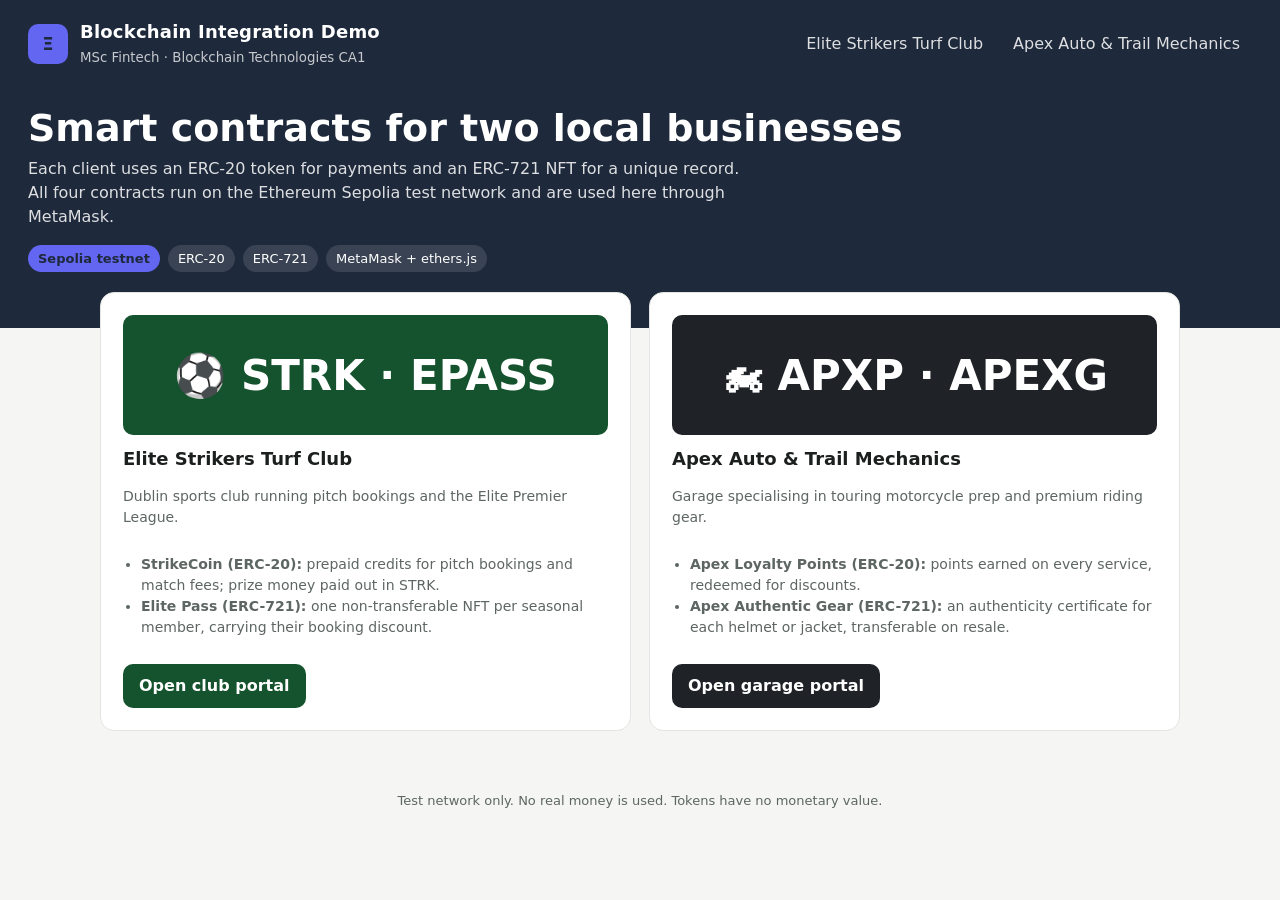
==== index.html @ 6d12aea2 "Add files via upload" ====
<!DOCTYPE html>
<html lang="en">
<head>
  <meta charset="utf-8">
  <meta name="viewport" content="width=device-width, initial-scale=1">
  <title>Ethereum Integration Demo - Two Client Businesses</title>
  <link rel="stylesheet" href="styles.css">
  <link rel="icon" href="data:image/svg+xml,%3Csvg xmlns=%22http://www.w3.org/2000/svg%22 viewBox=%220 0 32 32%22%3E%3Crect width=%2232%22 height=%2232%22 rx=%228%22 fill=%22%231e293b%22/%3E%3Ctext x=%2216%22 y=%2223%22 font-size=%2220%22 text-anchor=%22middle%22 fill=%22white%22%3E%CE%9E%3C/text%3E%3C/svg%3E">
</head>
<body class="home">
  <header class="site">
    <a class="logo" href="index.html">
      <div class="logo-mark">Ξ</div>
      <div class="logo-text"><b>Blockchain Integration Demo</b><small>MSc Fintech · Blockchain Technologies CA1</small></div>
    </a>
    <nav class="links">
      <a href="turf.html">Elite Strikers Turf Club</a>
      <a href="apex.html">Apex Auto &amp; Trail Mechanics</a>
    </nav>
  </header>

  <section class="hero">
    <h1>Smart contracts for two local businesses</h1>
    <p>Each client uses an ERC-20 token for payments and an ERC-721 NFT for a unique record.
       All four contracts run on the Ethereum Sepolia test network and are used here through MetaMask.</p>
    <div class="chips"><span class="chip accent">Sepolia testnet</span><span class="chip">ERC-20</span><span class="chip">ERC-721</span><span class="chip">MetaMask + ethers.js</span></div>
  </section>

  <main>
    <div class="grid">
      <div class="card client-card">
        <div class="banner" style="background:#14532d">⚽ STRK · EPASS</div>
        <h2>Elite Strikers Turf Club</h2>
        <p class="sub">Dublin sports club running pitch bookings and the Elite Premier League.</p>
        <ul>
          <li><b>StrikeCoin (ERC-20):</b> prepaid credits for pitch bookings and match fees; prize money paid out in STRK.</li>
          <li><b>Elite Pass (ERC-721):</b> one non-transferable NFT per seasonal member, carrying their booking discount.</li>
        </ul>
        <div class="actions"><a class="btn" href="turf.html" style="background:#14532d">Open club portal</a></div>
      </div>

      <div class="card client-card">
        <div class="banner" style="background:#1f2328">🏍 APXP · APEXG</div>
        <h2>Apex Auto &amp; Trail Mechanics</h2>
        <p class="sub">Garage specialising in touring motorcycle prep and premium riding gear.</p>
        <ul>
          <li><b>Apex Loyalty Points (ERC-20):</b> points earned on every service, redeemed for discounts.</li>
          <li><b>Apex Authentic Gear (ERC-721):</b> an authenticity certificate for each helmet or jacket, transferable on resale.</li>
        </ul>
        <div class="actions"><a class="btn" href="apex.html" style="background:#1f2328">Open garage portal</a></div>
      </div>
    </div>
  </main>

  <footer>Test network only. No real money is used. Tokens have no monetary value.</footer>
</body>
</html>
---- styles.css ----
/* Shared styles. Each client page sets its own colours on <body>. */
:root {
  --bg: #f5f6f4;
  --card: #ffffff;
  --ink: #1b1f1d;
  --muted: #5d6662;
  --line: #e2e5e1;
  --brand: #14532d;
  --brand-ink: #ffffff;
  --accent: #84cc16;
  --ok: #15803d;
  --err: #b91c1c;
  --pending: #a16207;
  --radius: 14px;
  font-family: "Segoe UI", system-ui, -apple-system, Roboto, Helvetica, Arial, sans-serif;
}
body.apex { --brand: #1f2328; --accent: #f97316; --bg: #f6f5f3; }
body.home { --brand: #1e293b; --accent: #6366f1; }

* { box-sizing: border-box; }
body { margin: 0; background: var(--bg); color: var(--ink); line-height: 1.5; }
a { color: inherit; }
code { background: #eef0ed; padding: 1px 6px; border-radius: 5px; font-size: .9em; }

/* ---------- header ---------- */
header.site {
  background: var(--brand); color: var(--brand-ink);
  padding: 18px 28px; display: flex; align-items: center; gap: 18px; flex-wrap: wrap;
}
.logo { display: flex; align-items: center; gap: 12px; text-decoration: none; }
.logo-mark {
  width: 40px; height: 40px; border-radius: 10px; background: var(--accent);
  display: grid; place-items: center; font-weight: 800; color: var(--brand); font-size: 18px;
}
.logo-text b { display: block; font-size: 18px; letter-spacing: .2px; }
.logo-text small { opacity: .75; }
nav.links { margin-left: auto; display: flex; gap: 6px; align-items: center; flex-wrap: wrap; }
nav.links a { text-decoration: none; padding: 8px 12px; border-radius: 8px; opacity: .85; }
nav.links a:hover, nav.links a.active { background: rgba(255,255,255,.12); opacity: 1; }

button, .btn {
  font: inherit; border: 0; border-radius: 10px; padding: 10px 16px; cursor: pointer;
  background: var(--brand); color: var(--brand-ink); font-weight: 600; text-decoration: none; display: inline-block;
}
button:hover, .btn:hover { filter: brightness(1.12); }
button:disabled { opacity: .5; cursor: not-allowed; }
button.secondary { background: #eef0ed; color: var(--ink); }
#connectBtn { background: var(--accent); color: var(--brand); }
#connectBtn.connected { background: rgba(255,255,255,.15); color: #fff; }

/* ---------- hero ---------- */
.hero { background: var(--brand); color: var(--brand-ink); padding: 20px 28px 56px; }
.hero h1 { margin: 0 0 6px; font-size: clamp(26px, 4vw, 38px); line-height: 1.15; }
.hero p { margin: 0; max-width: 720px; opacity: .85; }
.chips { display: flex; gap: 8px; flex-wrap: wrap; margin-top: 16px; }
.chip { font-size: 13px; padding: 4px 10px; border-radius: 999px; background: rgba(255,255,255,.12); }
.chip.accent { background: var(--accent); color: var(--brand); font-weight: 600; }

/* ---------- layout ---------- */
main { max-width: 1120px; margin: -36px auto 60px; padding: 0 20px; }
.grid { display: grid; gap: 18px; grid-template-columns: repeat(auto-fit, minmax(320px, 1fr)); }
.card { background: var(--card); border: 1px solid var(--line); border-radius: var(--radius); padding: 22px; }
.card h2 { margin: 0 0 4px; font-size: 18px; }
.card .sub { margin: 0 0 16px; color: var(--muted); font-size: 14px; }
.tag {
  display: inline-block; font-size: 11px; font-weight: 700; letter-spacing: .5px; text-transform: uppercase;
  padding: 2px 8px; border-radius: 6px; background: #eef0ed; color: var(--muted); margin-bottom: 8px;
}
.tag.erc20 { background: #e0f2fe; color: #075985; }
.tag.erc721 { background: #f3e8ff; color: #6b21a8; }
.tag.staff { background: #fef3c7; color: #92400e; }

.stat { display: flex; justify-content: space-between; align-items: baseline; padding: 10px 0; border-bottom: 1px dashed var(--line); }
.stat:last-child { border-bottom: 0; }
.stat span { color: var(--muted); font-size: 14px; }
.stat b { font-size: 20px; }

label { display: block; font-size: 13px; font-weight: 600; margin: 12px 0 4px; color: var(--muted); }
input, select {
  width: 100%; font: inherit; padding: 10px 12px; border: 1px solid var(--line); border-radius: 10px; background: #fff;
}
input:focus, select:focus { outline: 2px solid var(--accent); border-color: transparent; }
.row { display: grid; grid-template-columns: 1fr 1fr; gap: 10px; }
.actions { margin-top: 16px; display: flex; gap: 8px; flex-wrap: wrap; align-items: center; }
.price { font-size: 14px; color: var(--muted); }
.price b { color: var(--ink); font-size: 18px; }

.staff-zone { margin-top: 26px; }
.staff-zone > h3 { display: flex; align-items: center; gap: 10px; margin: 0 0 12px; }
.staff-zone[hidden] { display: none; }

.result { margin-top: 14px; padding: 14px; border-radius: 10px; background: #f3f4f2; font-size: 14px; }
.result.good { background: #ecfdf3; border: 1px solid #bbf7d0; }
.result.bad { background: #fef2f2; border: 1px solid #fecaca; }
.result dl { display: grid; grid-template-columns: 120px 1fr; gap: 4px 10px; margin: 8px 0 0; }
.result dt { color: var(--muted); }
.result dd { margin: 0; overflow-wrap: anywhere; }

.feed { list-style: none; margin: 0; padding: 0; font-size: 14px; max-height: 320px; overflow: auto; }
.feed li { padding: 9px 0; border-bottom: 1px solid var(--line); display: flex; justify-content: space-between; gap: 10px; }
.feed li:last-child { border-bottom: 0; }
.feed .muted { color: var(--muted); }
.empty { color: var(--muted); font-size: 14px; }

.notice {
  background: #fffbeb; border: 1px solid #fde68a; color: #78350f; padding: 12px 16px;
  border-radius: 10px; margin-bottom: 18px; font-size: 14px;
}

/* ---------- activity log ---------- */
#log {
  position: fixed; right: 18px; bottom: 18px; width: min(380px, calc(100vw - 36px));
  max-height: 40vh; overflow: auto; display: none; flex-direction: column; gap: 8px; z-index: 10;
}
#log.show { display: flex; }
.log-item {
  background: #fff; border-left: 4px solid var(--muted); border-radius: 10px; padding: 10px 12px;
  font-size: 13px; box-shadow: 0 6px 20px rgba(0,0,0,.08);
}
.log-item a { font-weight: 600; white-space: nowrap; }
.log-item.ok { border-color: var(--ok); }
.log-item.error { border-color: var(--err); }
.log-item.pending { border-color: var(--pending); }

/* ---------- home page ---------- */
.client-card { display: flex; flex-direction: column; gap: 10px; }
.client-card .banner { height: 120px; border-radius: 10px; display: grid; place-items: center; font-size: 42px; font-weight: 800; color: #fff; }
.client-card ul { margin: 0; padding-left: 18px; color: var(--muted); font-size: 14px; }
footer { text-align: center; color: var(--muted); font-size: 13px; padding: 0 20px 40px; }

@media (max-width: 560px) { .row { grid-template-columns: 1fr; } header.site { padding: 16px; } .hero { padding: 16px 16px 50px; } }
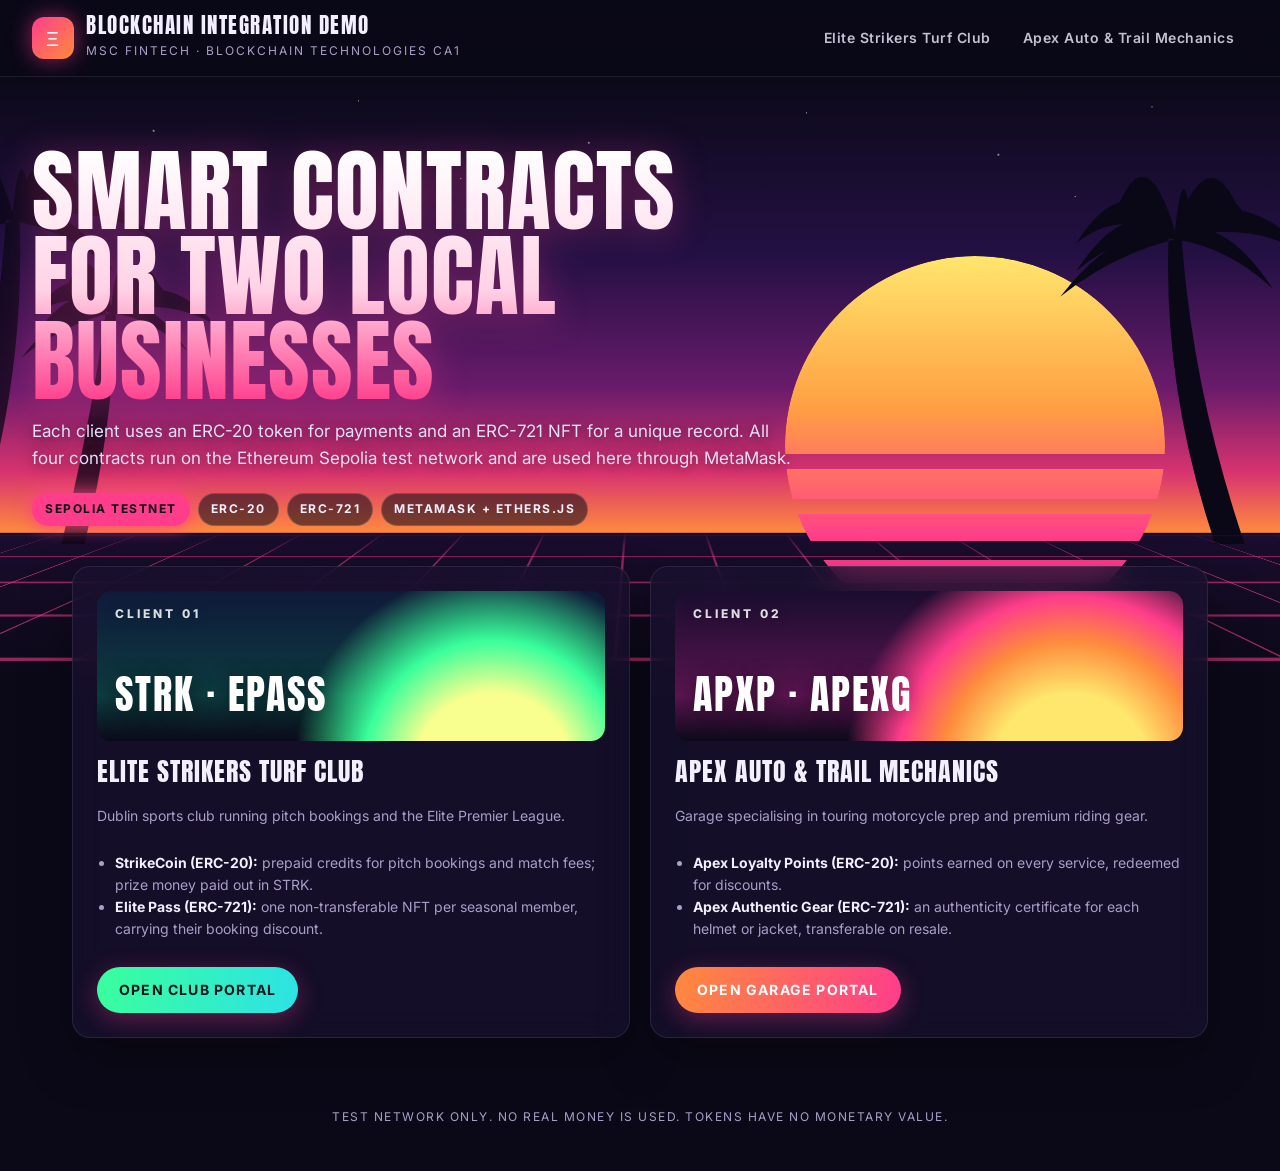
==== commit b46ca970: "Add files via upload" ====
--- a/index.html
+++ b/index.html
@@ -4,6 +4,9 @@
   <meta charset="utf-8">
   <meta name="viewport" content="width=device-width, initial-scale=1">
   <title>Ethereum Integration Demo - Two Client Businesses</title>
+  <link rel="preconnect" href="https://fonts.googleapis.com">
+  <link rel="preconnect" href="https://fonts.gstatic.com" crossorigin>
+  <link href="https://fonts.googleapis.com/css2?family=Anton&family=Inter:wght@400;600;700;800&display=swap" rel="stylesheet">
   <link rel="stylesheet" href="styles.css">
   <link rel="icon" href="data:image/svg+xml,%3Csvg xmlns=%22http://www.w3.org/2000/svg%22 viewBox=%220 0 32 32%22%3E%3Crect width=%2232%22 height=%2232%22 rx=%228%22 fill=%22%231e293b%22/%3E%3Ctext x=%2216%22 y=%2223%22 font-size=%2220%22 text-anchor=%22middle%22 fill=%22white%22%3E%CE%9E%3C/text%3E%3C/svg%3E">
 </head>
@@ -20,6 +23,7 @@
   </header>
 
   <section class="hero">
+    <div class="scene" aria-hidden="true"><div class="stars"></div><div class="sun"></div><div class="palm-l"></div><div class="palm-r"></div><div class="floor"></div></div>
     <h1>Smart contracts for two local businesses</h1>
     <p>Each client uses an ERC-20 token for payments and an ERC-721 NFT for a unique record.
        All four contracts run on the Ethereum Sepolia test network and are used here through MetaMask.</p>
@@ -29,25 +33,25 @@
   <main>
     <div class="grid">
       <div class="card client-card">
-        <div class="banner" style="background:#14532d">⚽ STRK · EPASS</div>
+        <div class="banner turf"><span>CLIENT 01</span>STRK · EPASS</div>
         <h2>Elite Strikers Turf Club</h2>
         <p class="sub">Dublin sports club running pitch bookings and the Elite Premier League.</p>
         <ul>
           <li><b>StrikeCoin (ERC-20):</b> prepaid credits for pitch bookings and match fees; prize money paid out in STRK.</li>
           <li><b>Elite Pass (ERC-721):</b> one non-transferable NFT per seasonal member, carrying their booking discount.</li>
         </ul>
-        <div class="actions"><a class="btn" href="turf.html" style="background:#14532d">Open club portal</a></div>
+        <div class="actions"><a class="btn turf" href="turf.html">Open club portal</a></div>
       </div>
 
       <div class="card client-card">
-        <div class="banner" style="background:#1f2328">🏍 APXP · APEXG</div>
+        <div class="banner apex"><span>CLIENT 02</span>APXP · APEXG</div>
         <h2>Apex Auto &amp; Trail Mechanics</h2>
         <p class="sub">Garage specialising in touring motorcycle prep and premium riding gear.</p>
         <ul>
           <li><b>Apex Loyalty Points (ERC-20):</b> points earned on every service, redeemed for discounts.</li>
           <li><b>Apex Authentic Gear (ERC-721):</b> an authenticity certificate for each helmet or jacket, transferable on resale.</li>
         </ul>
-        <div class="actions"><a class="btn" href="apex.html" style="background:#1f2328">Open garage portal</a></div>
+        <div class="actions"><a class="btn apex" href="apex.html">Open garage portal</a></div>
       </div>
     </div>
   </main>
--- a/styles.css
+++ b/styles.css
@@ -1,131 +1,217 @@
-/* Shared styles. Each client page sets its own colours on <body>. */
+/* Neon-sunset theme (original artwork: sun, grid and palms are drawn in CSS/SVG). */
 :root {
-  --bg: #f5f6f4;
-  --card: #ffffff;
-  --ink: #1b1f1d;
-  --muted: #5d6662;
-  --line: #e2e5e1;
-  --brand: #14532d;
-  --brand-ink: #ffffff;
-  --accent: #84cc16;
-  --ok: #15803d;
-  --err: #b91c1c;
-  --pending: #a16207;
-  --radius: 14px;
-  font-family: "Segoe UI", system-ui, -apple-system, Roboto, Helvetica, Arial, sans-serif;
-}
-body.apex { --brand: #1f2328; --accent: #f97316; --bg: #f6f5f3; }
-body.home { --brand: #1e293b; --accent: #6366f1; }
+  --night: #0b0918;
+  --night-2: #150f2b;
+  --glass: rgba(24, 17, 48, .72);
+  --glass-line: rgba(255, 255, 255, .09);
+  --ink: #f4efff;
+  --muted: #a99fc7;
+  --pink: #ff3d8b;
+  --orange: #ff8a3d;
+  --teal: #2de2e6;
+  --accent: var(--pink);
+  --accent-2: var(--orange);
+  --ok: #34f5a0;
+  --err: #ff5c7a;
+  --pending: #ffc247;
+  --radius: 18px;
+  --display: "Anton", "Bebas Neue", Impact, "Arial Narrow", sans-serif;
+  font-family: "Inter", "Segoe UI", system-ui, -apple-system, Roboto, Arial, sans-serif;
+}
+body.turf { --accent: #39ff9c; --accent-2: #2de2e6; }
+body.apex { --accent: #ff8a3d; --accent-2: #ff3d8b; }
 
 * { box-sizing: border-box; }
-body { margin: 0; background: var(--bg); color: var(--ink); line-height: 1.5; }
-a { color: inherit; }
-code { background: #eef0ed; padding: 1px 6px; border-radius: 5px; font-size: .9em; }
+html { background: var(--night); }
+body { margin: 0; background: var(--night); color: var(--ink); line-height: 1.55; -webkit-font-smoothing: antialiased; }
+a { color: var(--teal); }
+code { background: rgba(255,255,255,.08); padding: 1px 6px; border-radius: 6px; font-size: .9em; }
+::selection { background: var(--pink); color: #fff; }
 
 /* ---------- header ---------- */
 header.site {
-  background: var(--brand); color: var(--brand-ink);
-  padding: 18px 28px; display: flex; align-items: center; gap: 18px; flex-wrap: wrap;
-}
-.logo { display: flex; align-items: center; gap: 12px; text-decoration: none; }
+  position: sticky; top: 0; z-index: 20;
+  display: flex; align-items: center; gap: 18px; flex-wrap: wrap;
+  padding: 14px 32px;
+  background: rgba(11, 9, 24, .72);
+  backdrop-filter: blur(14px); -webkit-backdrop-filter: blur(14px);
+  border-bottom: 1px solid var(--glass-line);
+}
+.logo { display: flex; align-items: center; gap: 12px; text-decoration: none; color: var(--ink); }
 .logo-mark {
-  width: 40px; height: 40px; border-radius: 10px; background: var(--accent);
-  display: grid; place-items: center; font-weight: 800; color: var(--brand); font-size: 18px;
-}
-.logo-text b { display: block; font-size: 18px; letter-spacing: .2px; }
-.logo-text small { opacity: .75; }
-nav.links { margin-left: auto; display: flex; gap: 6px; align-items: center; flex-wrap: wrap; }
-nav.links a { text-decoration: none; padding: 8px 12px; border-radius: 8px; opacity: .85; }
-nav.links a:hover, nav.links a.active { background: rgba(255,255,255,.12); opacity: 1; }
-
+  width: 42px; height: 42px; border-radius: 12px; display: grid; place-items: center;
+  font-family: var(--display); font-size: 20px; letter-spacing: 1px; color: #fff;
+  background: linear-gradient(135deg, var(--pink), var(--orange));
+  box-shadow: 0 0 22px rgba(255, 61, 139, .55);
+}
+body.turf .logo-mark { background: linear-gradient(135deg, #39ff9c, #2de2e6); color: #06121a; box-shadow: 0 0 22px rgba(57,255,156,.45); }
+body.apex .logo-mark { background: linear-gradient(135deg, #ff8a3d, #ff3d8b); }
+.logo-text b { display: block; font-family: var(--display); font-weight: 400; font-size: 21px; letter-spacing: 1.5px; text-transform: uppercase; line-height: 1.1; }
+.logo-text small { color: var(--muted); font-size: 12px; letter-spacing: 2px; text-transform: uppercase; }
+nav.links { margin-left: auto; display: flex; gap: 4px; align-items: center; flex-wrap: wrap; }
+nav.links a { color: var(--ink); text-decoration: none; padding: 8px 14px; border-radius: 999px; font-size: 14px; font-weight: 600; letter-spacing: .5px; opacity: .8; }
+nav.links a:hover { opacity: 1; background: rgba(255,255,255,.07); }
+
+/* ---------- buttons ---------- */
 button, .btn {
-  font: inherit; border: 0; border-radius: 10px; padding: 10px 16px; cursor: pointer;
-  background: var(--brand); color: var(--brand-ink); font-weight: 600; text-decoration: none; display: inline-block;
-}
-button:hover, .btn:hover { filter: brightness(1.12); }
-button:disabled { opacity: .5; cursor: not-allowed; }
-button.secondary { background: #eef0ed; color: var(--ink); }
-#connectBtn { background: var(--accent); color: var(--brand); }
-#connectBtn.connected { background: rgba(255,255,255,.15); color: #fff; }
-
-/* ---------- hero ---------- */
-.hero { background: var(--brand); color: var(--brand-ink); padding: 20px 28px 56px; }
-.hero h1 { margin: 0 0 6px; font-size: clamp(26px, 4vw, 38px); line-height: 1.15; }
-.hero p { margin: 0; max-width: 720px; opacity: .85; }
-.chips { display: flex; gap: 8px; flex-wrap: wrap; margin-top: 16px; }
-.chip { font-size: 13px; padding: 4px 10px; border-radius: 999px; background: rgba(255,255,255,.12); }
-.chip.accent { background: var(--accent); color: var(--brand); font-weight: 600; }
+  font: inherit; font-weight: 700; font-size: 14px; letter-spacing: 1.2px; text-transform: uppercase;
+  border: 0; border-radius: 999px; padding: 12px 22px; cursor: pointer; text-decoration: none; display: inline-block;
+  color: #fff; background: linear-gradient(100deg, var(--pink), var(--orange));
+  box-shadow: 0 6px 24px rgba(255, 61, 139, .35);
+  transition: transform .15s ease, box-shadow .15s ease, filter .15s ease;
+}
+body.turf button, body.turf .btn { background: linear-gradient(100deg, #39ff9c, #2de2e6); color: #05151a; box-shadow: 0 6px 24px rgba(45, 226, 230, .3); }
+body.apex button, body.apex .btn { background: linear-gradient(100deg, #ff8a3d, #ff3d8b); }
+button:hover, .btn:hover { transform: translateY(-2px); filter: brightness(1.08); }
+button:disabled { opacity: .5; cursor: not-allowed; transform: none; }
+button.secondary, body.turf button.secondary, body.apex button.secondary {
+  background: transparent; color: var(--ink); box-shadow: none; border: 1px solid rgba(255,255,255,.25);
+}
+#connectBtn { padding: 10px 18px; }
+#connectBtn.connected, body.turf #connectBtn.connected, body.apex #connectBtn.connected {
+  background: rgba(255,255,255,.08); color: var(--ink); box-shadow: inset 0 0 0 1px var(--accent); text-transform: none; letter-spacing: .5px;
+}
+
+/* ---------- hero with sunset scene ---------- */
+.hero {
+  position: relative; overflow: hidden; isolation: isolate;
+  padding: 72px 32px 150px; min-height: 520px;
+  background: linear-gradient(180deg, #0b0918 0%, #241044 30%, #6a1b6b 52%, #d8336f 66%, #ff8a3d 76%, #1a0d2e 76.2%, #0b0918 100%);
+}
+.scene { position: absolute; inset: 0; z-index: -1; pointer-events: none; }
+.scene .stars {
+  position: absolute; inset: 0 0 50% 0; opacity: .7;
+  background-image:
+    radial-gradient(1.5px 1.5px at 12% 18%, #fff, transparent), radial-gradient(1px 1px at 28% 8%, #fff, transparent),
+    radial-gradient(1.5px 1.5px at 46% 22%, #fff, transparent), radial-gradient(1px 1px at 63% 12%, #fff, transparent),
+    radial-gradient(1.5px 1.5px at 78% 26%, #fff, transparent), radial-gradient(1px 1px at 90% 10%, #fff, transparent),
+    radial-gradient(1px 1px at 36% 34%, #fff, transparent), radial-gradient(1px 1px at 84% 40%, #fff, transparent);
+}
+.scene .sun {
+  position: absolute; width: 380px; height: 380px; right: 9%; top: 30%; border-radius: 50%;
+  background: linear-gradient(180deg, #ffe66d 0%, #ff9f43 40%, #ff3d8b 75%);
+  box-shadow: 0 0 90px rgba(255, 110, 120, .55);
+  -webkit-mask: linear-gradient(180deg, #000 0 52%, transparent 52% 56%, #000 56% 64%, transparent 64% 68%, #000 68% 75%, transparent 75% 80%, #000 80% 86%, transparent 86% 92%, #000 92%);
+          mask: linear-gradient(180deg, #000 0 52%, transparent 52% 56%, #000 56% 64%, transparent 64% 68%, #000 68% 75%, transparent 75% 80%, #000 80% 86%, transparent 86% 92%, #000 92%);
+}
+body.turf .scene .sun { background: linear-gradient(180deg, #f9ff8f 0%, #39ff9c 45%, #2de2e6 80%); box-shadow: 0 0 90px rgba(57, 255, 156, .45); }
+.scene .floor {
+  position: absolute; left: -20%; right: -20%; bottom: 0; height: 24%;
+  background:
+    linear-gradient(transparent 0, rgba(11,9,24,.0) 0) ,
+    repeating-linear-gradient(90deg, rgba(255, 61, 139, .55) 0 2px, transparent 2px 80px),
+    repeating-linear-gradient(0deg, rgba(255, 61, 139, .55) 0 2px, transparent 2px 34px);
+  transform: perspective(300px) rotateX(58deg); transform-origin: top;
+  -webkit-mask: linear-gradient(180deg, transparent, #000 35%); mask: linear-gradient(180deg, transparent, #000 35%);
+}
+body.turf .scene .floor { background: repeating-linear-gradient(90deg, rgba(45, 226, 230, .5) 0 2px, transparent 2px 80px), repeating-linear-gradient(0deg, rgba(45, 226, 230, .5) 0 2px, transparent 2px 34px); }
+.scene .palm-l, .scene .palm-r { position: absolute; bottom: 22%; background-repeat: no-repeat; background-size: contain; background-position: bottom; }
+.scene .palm-l { left: -120px; opacity: .75; width: 330px; height: 460px; background-image: url("data:image/svg+xml,%3Csvg xmlns=%22http://www.w3.org/2000/svg%22 viewBox=%220 0 300 420%22%3E%3Cpath fill=%22%230a0716%22 d=%22M56.0,420 Q105.0,270.0 114.0,120.0 L126.0,120.0 Q133.0,270.0 84.0,420 Z M120.0,117.0 Q73.0,82.7 25.9,155.4 Q68.3,118.1 120.0,125.0 Z M120.0,117.0 Q72.9,53.7 25.8,129.0 Q68.2,94.3 120.0,125.0 Z M120.0,117.0 Q91.5,22.7 62.9,100.8 Q88.6,68.9 120.0,125.0 Z M120.0,117.0 Q128.2,38.5 136.5,115.2 Q129.1,81.9 120.0,125.0 Z M120.0,117.0 Q158.5,43.0 197.0,119.3 Q162.3,85.5 120.0,125.0 Z M120.0,117.0 Q184.2,67.1 248.4,141.1 Q190.6,105.2 120.0,125.0 Z M120.0,117.0 Q166.5,100.9 212.9,171.9 Q171.1,132.9 120.0,125.0 Z M120.0,117.0 Q65.3,109.5 10.6,179.8 Q59.8,140.0 120.0,125.0 Z M120.0,117.0 Q151.7,24.4 183.4,102.4 Q154.9,70.4 120.0,125.0 Z M164.5,420 Q191.0,312.5 205.5,205.0 L214.5,205.0 Q212.0,312.5 185.5,420 Z M210.0,202.8 Q174.7,177.0 139.4,231.5 Q171.2,203.5 210.0,208.8 Z M210.0,202.8 Q174.7,155.3 139.3,211.8 Q171.1,185.7 210.0,208.8 Z M210.0,202.8 Q188.6,132.0 167.2,190.6 Q186.5,166.7 210.0,208.8 Z M210.0,202.8 Q216.2,143.9 222.4,201.4 Q216.8,176.4 210.0,208.8 Z M210.0,202.8 Q238.9,147.2 267.7,204.5 Q241.7,179.2 210.0,208.8 Z M210.0,202.8 Q258.1,165.3 306.3,220.9 Q263.0,193.9 210.0,208.8 Z M210.0,202.8 Q244.8,190.6 279.7,243.9 Q248.3,214.7 210.0,208.8 Z M210.0,202.8 Q169.0,197.2 128.0,249.8 Q164.9,220.0 210.0,208.8 Z M210.0,202.8 Q233.8,133.3 257.5,191.8 Q236.1,167.8 210.0,208.8 Z%22/%3E%3C/svg%3E"); }
+.scene .palm-r { right: -20px; width: 300px; height: 420px; background-image: url("data:image/svg+xml,%3Csvg xmlns=%22http://www.w3.org/2000/svg%22 viewBox=%220 0 300 420%22%3E%3Cpath fill=%22%230a0716%22 d=%22M215.3,420 Q162.6,265.0 168.7,110.0 L181.3,110.0 Q192.0,265.0 244.7,420 Z M175.0,106.8 Q125.6,70.9 76.2,147.2 Q120.7,108.0 175.0,115.2 Z M175.0,106.8 Q125.5,40.4 76.1,119.5 Q120.6,83.0 175.0,115.2 Z M175.0,106.8 Q145.0,7.8 115.1,89.9 Q142.1,56.4 175.0,115.2 Z M175.0,106.8 Q183.7,24.5 192.3,105.0 Q184.5,70.0 175.0,115.2 Z M175.0,106.8 Q215.4,29.1 255.8,109.2 Q219.4,73.8 175.0,115.2 Z M175.0,106.8 Q242.4,54.4 309.8,132.2 Q249.1,94.5 175.0,115.2 Z M175.0,106.8 Q223.8,89.9 272.6,164.5 Q228.7,123.5 175.0,115.2 Z M175.0,106.8 Q117.6,99.0 60.2,172.8 Q111.8,131.0 175.0,115.2 Z M175.0,106.8 Q208.3,9.7 241.5,91.5 Q211.6,57.9 175.0,115.2 Z%22/%3E%3C/svg%3E"); }
+.hero > :not(.scene) { position: relative; max-width: 760px; }
+.hero h1 {
+  margin: 0 0 14px; font-family: var(--display); font-weight: 400; text-transform: uppercase;
+  font-size: clamp(44px, 7vw, 92px); line-height: .95; letter-spacing: 1px;
+  background: linear-gradient(180deg, #fff 0%, #ffd2e6 55%, var(--accent) 100%);
+  -webkit-background-clip: text; background-clip: text; color: transparent;
+  filter: drop-shadow(0 4px 18px rgba(255, 61, 139, .35));
+}
+body.turf .hero h1 { background-image: linear-gradient(180deg, #fff 0%, #d6ffef 55%, #39ff9c 100%); filter: drop-shadow(0 4px 18px rgba(57,255,156,.3)); }
+.hero p { margin: 0; color: #e7defc; font-size: 17px; max-width: 620px; text-shadow: 0 2px 12px rgba(0,0,0,.5); }
+.chips { display: flex; gap: 8px; flex-wrap: wrap; margin-top: 22px; }
+.chip { font-size: 12px; font-weight: 700; letter-spacing: 1.5px; text-transform: uppercase; padding: 6px 12px; border-radius: 999px; background: rgba(11,9,24,.55); border: 1px solid rgba(255,255,255,.16); backdrop-filter: blur(6px); }
+.chip.accent { background: var(--accent); color: #0b0918; border-color: transparent; box-shadow: 0 0 18px var(--accent); }
 
 /* ---------- layout ---------- */
-main { max-width: 1120px; margin: -36px auto 60px; padding: 0 20px; }
-.grid { display: grid; gap: 18px; grid-template-columns: repeat(auto-fit, minmax(320px, 1fr)); }
-.card { background: var(--card); border: 1px solid var(--line); border-radius: var(--radius); padding: 22px; }
-.card h2 { margin: 0 0 4px; font-size: 18px; }
+main { max-width: 1180px; margin: -110px auto 70px; padding: 0 22px; position: relative; z-index: 2; }
+.grid { display: grid; gap: 20px; grid-template-columns: repeat(auto-fit, minmax(320px, 1fr)); }
+.card {
+  background: var(--glass); border: 1px solid var(--glass-line); border-radius: var(--radius); padding: 24px;
+  backdrop-filter: blur(16px); -webkit-backdrop-filter: blur(16px);
+  box-shadow: 0 20px 50px rgba(0,0,0,.35);
+  transition: border-color .2s ease, transform .2s ease;
+}
+.card:hover { border-color: rgba(255,255,255,.2); }
+.card h2 { margin: 0 0 4px; font-family: var(--display); font-weight: 400; font-size: 26px; letter-spacing: 1px; text-transform: uppercase; }
 .card .sub { margin: 0 0 16px; color: var(--muted); font-size: 14px; }
 .tag {
-  display: inline-block; font-size: 11px; font-weight: 700; letter-spacing: .5px; text-transform: uppercase;
-  padding: 2px 8px; border-radius: 6px; background: #eef0ed; color: var(--muted); margin-bottom: 8px;
-}
-.tag.erc20 { background: #e0f2fe; color: #075985; }
-.tag.erc721 { background: #f3e8ff; color: #6b21a8; }
-.tag.staff { background: #fef3c7; color: #92400e; }
-
-.stat { display: flex; justify-content: space-between; align-items: baseline; padding: 10px 0; border-bottom: 1px dashed var(--line); }
+  display: inline-block; font-size: 11px; font-weight: 800; letter-spacing: 1.5px; text-transform: uppercase;
+  padding: 3px 9px; border-radius: 6px; margin-bottom: 10px; background: rgba(255,255,255,.08); color: var(--muted);
+}
+.tag.erc20 { background: rgba(45, 226, 230, .14); color: var(--teal); }
+.tag.erc721 { background: rgba(255, 61, 139, .16); color: #ff8fbd; }
+.tag.staff { background: rgba(255, 194, 71, .16); color: var(--pending); }
+
+.stat { display: flex; justify-content: space-between; align-items: baseline; padding: 11px 0; border-bottom: 1px dashed rgba(255,255,255,.1); }
 .stat:last-child { border-bottom: 0; }
 .stat span { color: var(--muted); font-size: 14px; }
-.stat b { font-size: 20px; }
-
-label { display: block; font-size: 13px; font-weight: 600; margin: 12px 0 4px; color: var(--muted); }
+.stat b { font-size: 22px; font-weight: 800; color: #fff; }
+.stat:first-of-type b { color: var(--accent); text-shadow: 0 0 16px var(--accent); }
+
+label { display: block; font-size: 12px; font-weight: 700; letter-spacing: 1px; text-transform: uppercase; margin: 14px 0 6px; color: var(--muted); }
 input, select {
-  width: 100%; font: inherit; padding: 10px 12px; border: 1px solid var(--line); border-radius: 10px; background: #fff;
-}
-input:focus, select:focus { outline: 2px solid var(--accent); border-color: transparent; }
-.row { display: grid; grid-template-columns: 1fr 1fr; gap: 10px; }
-.actions { margin-top: 16px; display: flex; gap: 8px; flex-wrap: wrap; align-items: center; }
+  width: 100%; font: inherit; color: var(--ink); padding: 11px 13px; border-radius: 12px;
+  background: rgba(8, 6, 20, .6); border: 1px solid rgba(255,255,255,.12);
+}
+input::placeholder { color: #6f6690; }
+input:focus, select:focus { outline: none; border-color: var(--accent); box-shadow: 0 0 0 3px color-mix(in srgb, var(--accent) 25%, transparent); }
+select option { background: #150f2b; }
+input[type="date"] { color-scheme: dark; }
+.row { display: grid; grid-template-columns: 1fr 1fr; gap: 12px; }
+.actions { margin-top: 18px; display: flex; gap: 10px; flex-wrap: wrap; align-items: center; }
 .price { font-size: 14px; color: var(--muted); }
-.price b { color: var(--ink); font-size: 18px; }
-
-.staff-zone { margin-top: 26px; }
-.staff-zone > h3 { display: flex; align-items: center; gap: 10px; margin: 0 0 12px; }
+.price b { color: #fff; font-size: 20px; }
+
+.staff-zone { margin-top: 34px; }
+.staff-zone > h3 { display: flex; align-items: center; gap: 12px; margin: 0 0 14px; font-family: var(--display); font-weight: 400; font-size: 28px; letter-spacing: 1px; text-transform: uppercase; }
 .staff-zone[hidden] { display: none; }
 
-.result { margin-top: 14px; padding: 14px; border-radius: 10px; background: #f3f4f2; font-size: 14px; }
-.result.good { background: #ecfdf3; border: 1px solid #bbf7d0; }
-.result.bad { background: #fef2f2; border: 1px solid #fecaca; }
-.result dl { display: grid; grid-template-columns: 120px 1fr; gap: 4px 10px; margin: 8px 0 0; }
+.result { margin-top: 16px; padding: 16px; border-radius: 14px; background: rgba(255,255,255,.05); font-size: 14px; }
+.result.good { background: rgba(52, 245, 160, .08); border: 1px solid rgba(52, 245, 160, .35); }
+.result.good b:first-child { color: var(--ok); }
+.result.bad { background: rgba(255, 92, 122, .08); border: 1px solid rgba(255, 92, 122, .4); }
+.result.bad b:first-child { color: var(--err); }
+.result dl { display: grid; grid-template-columns: 120px 1fr; gap: 6px 10px; margin: 10px 0 0; }
 .result dt { color: var(--muted); }
 .result dd { margin: 0; overflow-wrap: anywhere; }
 
-.feed { list-style: none; margin: 0; padding: 0; font-size: 14px; max-height: 320px; overflow: auto; }
-.feed li { padding: 9px 0; border-bottom: 1px solid var(--line); display: flex; justify-content: space-between; gap: 10px; }
+.feed { list-style: none; margin: 0; padding: 0; font-size: 14px; max-height: 340px; overflow: auto; }
+.feed li { padding: 10px 0; border-bottom: 1px solid rgba(255,255,255,.07); display: flex; justify-content: space-between; gap: 10px; }
 .feed li:last-child { border-bottom: 0; }
-.feed .muted { color: var(--muted); }
+.feed .muted { color: var(--muted); font-size: 12px; }
+.feed b { color: var(--accent); }
 .empty { color: var(--muted); font-size: 14px; }
 
-.notice {
-  background: #fffbeb; border: 1px solid #fde68a; color: #78350f; padding: 12px 16px;
-  border-radius: 10px; margin-bottom: 18px; font-size: 14px;
-}
+.notice { background: rgba(255, 194, 71, .1); border: 1px solid rgba(255, 194, 71, .4); color: #ffe2a8; padding: 12px 16px; border-radius: 12px; margin-bottom: 20px; font-size: 14px; }
 
 /* ---------- activity log ---------- */
-#log {
-  position: fixed; right: 18px; bottom: 18px; width: min(380px, calc(100vw - 36px));
-  max-height: 40vh; overflow: auto; display: none; flex-direction: column; gap: 8px; z-index: 10;
-}
+#log { position: fixed; right: 18px; bottom: 18px; width: min(390px, calc(100vw - 36px)); max-height: 45vh; overflow: auto; display: none; flex-direction: column; gap: 8px; z-index: 30; }
 #log.show { display: flex; }
-.log-item {
-  background: #fff; border-left: 4px solid var(--muted); border-radius: 10px; padding: 10px 12px;
-  font-size: 13px; box-shadow: 0 6px 20px rgba(0,0,0,.08);
-}
-.log-item a { font-weight: 600; white-space: nowrap; }
-.log-item.ok { border-color: var(--ok); }
-.log-item.error { border-color: var(--err); }
-.log-item.pending { border-color: var(--pending); }
-
-/* ---------- home page ---------- */
+.log-item { background: rgba(21, 15, 43, .95); border: 1px solid var(--glass-line); border-left: 4px solid var(--muted); border-radius: 12px; padding: 11px 13px; font-size: 13px; box-shadow: 0 10px 30px rgba(0,0,0,.45); backdrop-filter: blur(10px); }
+.log-item a { font-weight: 700; white-space: nowrap; color: var(--teal); }
+.log-item.ok { border-left-color: var(--ok); }
+.log-item.error { border-left-color: var(--err); }
+.log-item.pending { border-left-color: var(--pending); }
+
+/* ---------- home page client cards ---------- */
 .client-card { display: flex; flex-direction: column; gap: 10px; }
-.client-card .banner { height: 120px; border-radius: 10px; display: grid; place-items: center; font-size: 42px; font-weight: 800; color: #fff; }
+.client-card:hover { transform: translateY(-4px); }
+.client-card .banner {
+  position: relative; overflow: hidden; height: 150px; border-radius: 14px; display: flex; align-items: flex-end; padding: 16px 18px;
+  font-family: var(--display); font-size: 40px; letter-spacing: 2px; color: #fff; text-shadow: 0 2px 20px rgba(0,0,0,.4);
+}
+.client-card .banner.turf { background: radial-gradient(circle at 78% 120%, #f9ff8f 0 18%, #39ff9c 30%, transparent 46%), linear-gradient(180deg, #0f1a3a, #0d3b3f 70%, #0b0918); }
+.client-card .banner.apex { background: radial-gradient(circle at 78% 120%, #ffe66d 0 18%, #ff8a3d 30%, #ff3d8b 40%, transparent 52%), linear-gradient(180deg, #1a0d2e, #5a1550 70%, #0b0918); }
+.client-card .banner span { font-family: "Inter", sans-serif; font-size: 12px; letter-spacing: 3px; font-weight: 800; position: absolute; top: 14px; left: 18px; opacity: .85; }
 .client-card ul { margin: 0; padding-left: 18px; color: var(--muted); font-size: 14px; }
-footer { text-align: center; color: var(--muted); font-size: 13px; padding: 0 20px 40px; }
-
-@media (max-width: 560px) { .row { grid-template-columns: 1fr; } header.site { padding: 16px; } .hero { padding: 16px 16px 50px; } }
+.client-card ul b { color: var(--ink); }
+.client-card .btn.turf { background: linear-gradient(100deg, #39ff9c, #2de2e6); color: #05151a; }
+.client-card .btn.apex { background: linear-gradient(100deg, #ff8a3d, #ff3d8b); }
+footer { text-align: center; color: var(--muted); font-size: 12px; letter-spacing: 1.5px; text-transform: uppercase; padding: 0 20px 44px; }
+
+@media (max-width: 760px) {
+  .scene .sun { width: 240px; height: 240px; right: -40px; top: 34%; }
+  .scene .palm-r { display: none; }
+  .scene .palm-l { opacity: .6; }
+}
+@media (max-width: 560px) { .row { grid-template-columns: 1fr; } header.site { padding: 12px 16px; } .hero { padding: 48px 18px 140px; } }
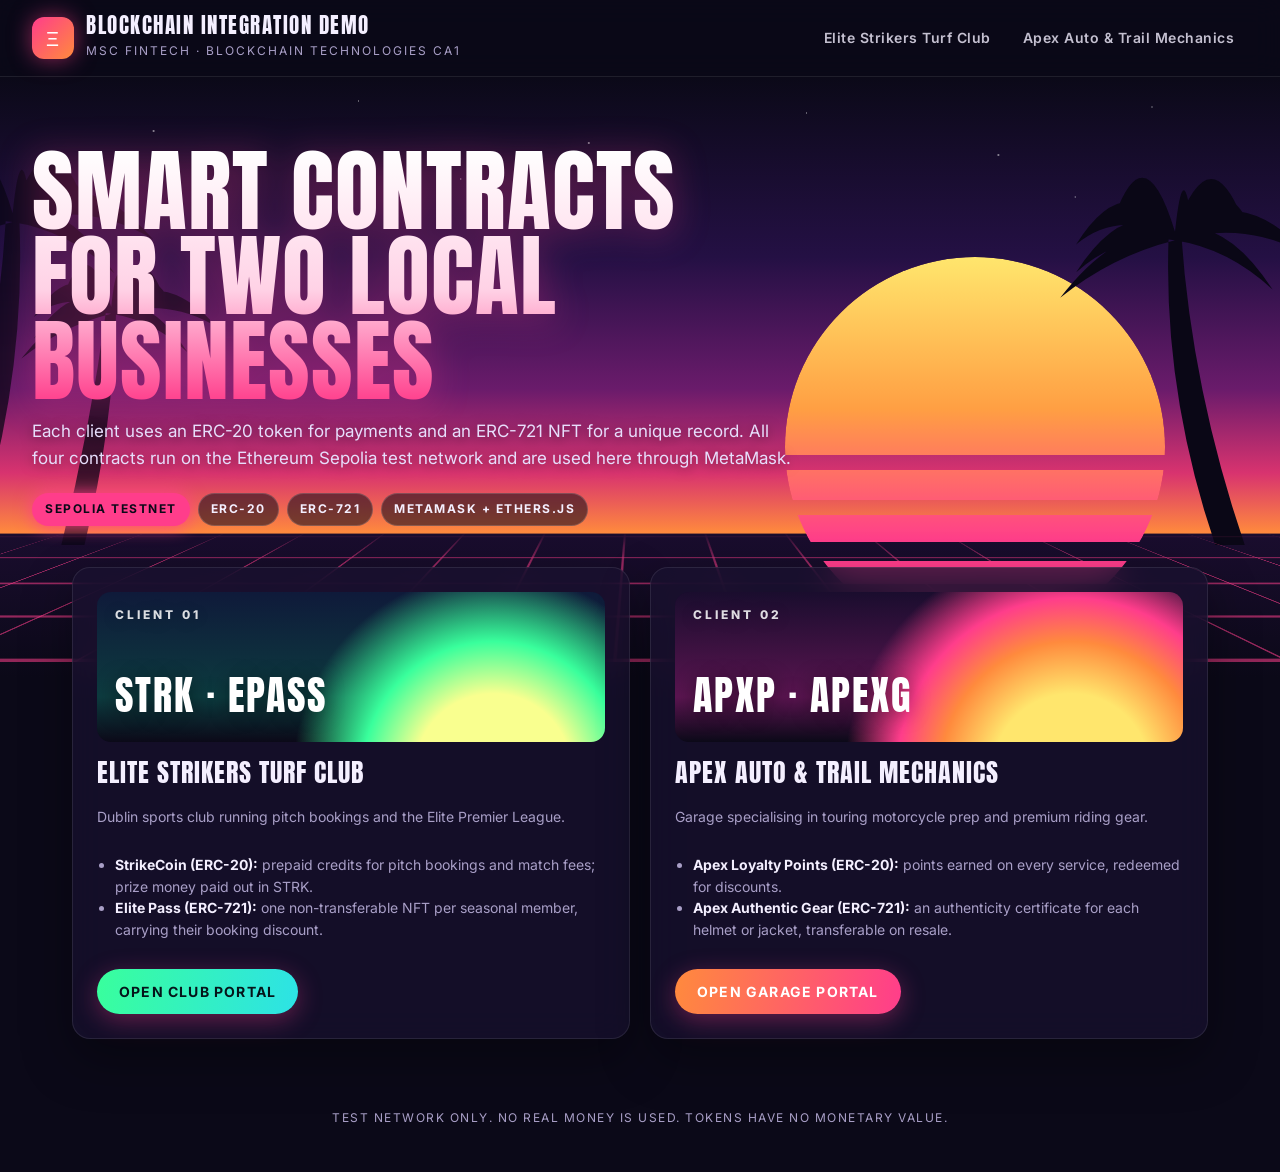
==== commit db2c14bb: "Add files via upload" ====
--- a/index.html
+++ b/index.html
@@ -32,7 +32,7 @@
 
   <main>
     <div class="grid">
-      <div class="card client-card">
+      <div class="card client-card tilt">
         <div class="banner turf"><span>CLIENT 01</span>STRK · EPASS</div>
         <h2>Elite Strikers Turf Club</h2>
         <p class="sub">Dublin sports club running pitch bookings and the Elite Premier League.</p>
@@ -43,7 +43,7 @@
         <div class="actions"><a class="btn turf" href="turf.html">Open club portal</a></div>
       </div>
 
-      <div class="card client-card">
+      <div class="card client-card tilt">
         <div class="banner apex"><span>CLIENT 02</span>APXP · APEXG</div>
         <h2>Apex Auto &amp; Trail Mechanics</h2>
         <p class="sub">Garage specialising in touring motorcycle prep and premium riding gear.</p>
@@ -57,5 +57,6 @@
   </main>
 
   <footer>Test network only. No real money is used. Tokens have no monetary value.</footer>
+  <script src="fx.js"></script>
 </body>
 </html>
--- a/styles.css
+++ b/styles.css
@@ -215,3 +215,141 @@
   .scene .palm-l { opacity: .6; }
 }
 @media (max-width: 560px) { .row { grid-template-columns: 1fr; } header.site { padding: 12px 16px; } .hero { padding: 48px 18px 140px; } }
+
+/* =====================================================================
+   FUTURISTIC LAYER: 3D stage, intros, scroll effects, toasts
+   ===================================================================== */
+
+/* ---------- header extras ---------- */
+button.ghost, body.turf button.ghost, body.apex button.ghost {
+  background: transparent; color: var(--ink); box-shadow: none; border: 1px solid rgba(255,255,255,.22);
+  padding: 9px 14px; font-size: 12px;
+}
+button.ghost:hover { border-color: var(--accent); color: #fff; }
+
+/* ---------- hero: parallax + 3D stage ---------- */
+.hero { --mx: 0; --my: 0; min-height: 600px; }
+.scene .sun { transform: translate3d(calc(var(--mx) * -30px), calc(var(--my) * -18px), 0); transition: transform .3s ease-out; }
+.scene .palm-l { transform: translate3d(calc(var(--mx) * 40px), 0, 0); transition: transform .3s ease-out; }
+.scene .palm-r { transform: translate3d(calc(var(--mx) * 55px), 0, 0); transition: transform .3s ease-out; }
+.hero-video { position: absolute; inset: 0; width: 100%; height: 100%; object-fit: cover; opacity: .38; mix-blend-mode: screen; }
+
+.stage3d {
+  position: absolute; right: 2%; top: 40px; bottom: 120px; width: min(52vw, 680px); z-index: 1;
+  cursor: grab; opacity: 0; transform: translateY(30px) scale(.96); transition: opacity 1s ease, transform 1s cubic-bezier(.2,.8,.2,1);
+}
+.hero > .stage3d { max-width: none; position: absolute; }
+.stage3d.ready { opacity: 1; transform: none; }
+.stage3d.grabbing { cursor: grabbing; }
+.stage3d canvas { width: 100% !important; height: 100% !important; display: block; }
+.stage-switch {
+  position: absolute; left: 50%; bottom: 6px; transform: translateX(-50%); display: flex; gap: 6px; align-items: center;
+  padding: 5px; border-radius: 999px; background: rgba(11,9,24,.6); border: 1px solid rgba(255,255,255,.14); backdrop-filter: blur(10px);
+}
+.stage-switch button, body.turf .stage-switch button, body.apex .stage-switch button {
+  background: transparent; color: var(--muted); box-shadow: none; padding: 7px 14px; font-size: 11px;
+}
+.stage-switch button.on, body.turf .stage-switch button.on, body.apex .stage-switch button.on { background: var(--accent); color: #0b0918; }
+.stage-hint { font-size: 10px; letter-spacing: 2px; text-transform: uppercase; color: var(--muted); padding: 0 10px 0 4px; white-space: nowrap; }
+
+/* ---------- intro overlay ---------- */
+.intro-lock, .intro-lock body { overflow: hidden; }
+.intro { position: fixed; inset: 0; z-index: 100; background: #05040c; transition: opacity .6s ease, transform .6s ease; }
+.intro canvas { position: absolute; inset: 0; width: 100%; height: 100%; }
+.intro.out { opacity: 0; transform: scale(1.06); pointer-events: none; }
+.intro-title {
+  position: absolute; left: 0; right: 0; top: 50%; transform: translateY(-50%) scale(1.6); text-align: center; opacity: 0;
+  transition: transform .5s cubic-bezier(.2,1.4,.3,1), opacity .25s ease; pointer-events: none;
+}
+.intro.show-title .intro-title { opacity: 1; transform: translateY(-50%) scale(1); }
+.intro-title b {
+  display: block; font-family: var(--display); font-weight: 400; font-size: clamp(56px, 11vw, 150px); line-height: .9; letter-spacing: 3px; color: #fff;
+  text-shadow: 0 0 30px var(--accent), 0 0 80px var(--accent-2);
+}
+.intro-title span { display: block; margin-top: 10px; font-size: 14px; font-weight: 800; letter-spacing: 8px; text-transform: uppercase; color: #fff; opacity: .85; }
+.intro-skip, body.turf .intro-skip, body.apex .intro-skip {
+  position: absolute; right: 22px; bottom: 22px; background: rgba(255,255,255,.08); color: #fff; box-shadow: none;
+  border: 1px solid rgba(255,255,255,.25); font-size: 12px; padding: 9px 16px;
+}
+
+/* ---------- scroll reveal ---------- */
+.reveal { opacity: 0; transform: translateY(46px) scale(.97); transition: opacity .8s ease, transform .8s cubic-bezier(.2,.8,.2,1), border-color .2s ease; }
+.reveal.in { opacity: 1; transform: none; }
+
+/* ---------- tilt cards (home) ---------- */
+.tilt { transition: transform .25s ease-out, border-color .2s ease; transform-style: preserve-3d; position: relative; }
+.tilt::after {
+  content: ""; position: absolute; inset: 0; border-radius: inherit; pointer-events: none; opacity: 0; transition: opacity .3s;
+  background: radial-gradient(400px circle at var(--gx, 50%) var(--gy, 50%), rgba(255,255,255,.12), transparent 50%);
+}
+.tilt:hover::after { opacity: 1; }
+
+/* ---------- scroll-driven strip ---------- */
+.ride { position: relative; margin: 46px -22px 10px; height: 300px; overflow: hidden; border-radius: 24px;
+  background: linear-gradient(180deg, rgba(36,16,68,.0), rgba(36,16,68,.55) 40%, rgba(11,9,24,.9)); }
+.ride-marquee { position: absolute; top: 18px; left: 0; white-space: nowrap; pointer-events: none; }
+.ride-marquee span {
+  display: inline-block; font-family: var(--display); font-size: clamp(60px, 10vw, 130px); letter-spacing: 4px; text-transform: uppercase;
+  color: transparent; -webkit-text-stroke: 1.5px rgba(255,255,255,.14); will-change: transform;
+}
+.ride-track { position: absolute; left: 0; right: 0; bottom: 0; height: 190px; border-bottom: 2px solid var(--accent); box-shadow: 0 10px 40px -10px var(--accent); }
+.ride-track::before { content: ""; position: absolute; left: 0; right: 0; bottom: 34px; border-top: 2px dashed rgba(255,255,255,.18); }
+.speed { position: absolute; inset: 0 -600px 0 0; transform: translateX(calc(var(--p, 0) * -600px));
+  background:
+    linear-gradient(90deg, rgba(255,255,255,.16) 40%, transparent 0) 0 28% / 160px 2px repeat-x,
+    linear-gradient(90deg, rgba(255,255,255,.10) 30%, transparent 0) 40px 52% / 220px 2px repeat-x,
+    linear-gradient(90deg, rgba(255,255,255,.08) 25%, transparent 0) 90px 70% / 300px 2px repeat-x; }
+.veh { position: absolute; bottom: 4px; left: 0; will-change: transform; overflow: visible; filter: drop-shadow(0 0 14px var(--accent)); }
+.veh .tyre { fill: #0b0a12; stroke: #2de2e6; stroke-width: 3; }
+.veh .rim { fill: #1d1a28; stroke: rgba(255,255,255,.4); stroke-width: 1.5; }
+.veh .spoke { stroke: #d9d4ff; stroke-width: 3; stroke-linecap: round; }
+.veh .trail { stroke: var(--accent); stroke-width: 3; stroke-linecap: round; opacity: .6; fill: none; }
+.veh .lamp { fill: #e8fbff; } .veh .tail { fill: #ff2d6f; }
+.veh.car { width: 340px; bottom: 6px; }
+.veh.car .body { stroke: #ff8a3d; stroke-width: 3; }
+.veh.car .glass { fill: #0b0a1a; stroke: #2de2e6; stroke-width: 1.5; }
+.veh.bike { width: 230px; bottom: 6px; }
+.veh.bike .frame { fill: none; stroke: #d9d4ff; stroke-width: 6; stroke-linecap: round; stroke-linejoin: round; }
+.veh.bike .body { fill: #2a1640; stroke: #ff3d8b; stroke-width: 3; }
+.veh.bike .seat { fill: #120f1c; }
+.veh.bike .rider { fill: #120f1c; stroke: #ff3d8b; stroke-width: 2; }
+.veh.bike .helmet { fill: #ff3d8b; stroke: #fff; stroke-width: 2; }
+.veh.fball { width: 110px; bottom: 36px; filter: drop-shadow(0 0 16px #39ff9c); }
+.veh.fball .ball { fill: #f4f7ff; stroke: #0b0d14; stroke-width: 2; }
+.veh.fball .patch { fill: #0b0d14; }
+.veh.cball { width: 56px; bottom: 120px; filter: drop-shadow(0 0 12px #ff3d5a); }
+.veh.cball .red { fill: #c8102e; }
+.veh.cball .seam { fill: none; stroke: #fff4e0; stroke-width: 2.5; stroke-dasharray: 3 2; }
+.stumps { position: absolute; right: 7%; bottom: 36px; width: 60px; fill: #f4efe0; filter: drop-shadow(0 0 10px #39ff9c); }
+.stumps .bail { transition: transform .5s cubic-bezier(.2,.8,.2,1); transform-box: fill-box; transform-origin: center; }
+.stumps.hit .b1 { transform: translate(-30px, -60px) rotate(-160deg); }
+.stumps.hit .b2 { transform: translate(26px, -75px) rotate(200deg); }
+
+/* ---------- toasts ---------- */
+#log { gap: 10px; }
+.log-clear, body.turf .log-clear, body.apex .log-clear {
+  align-self: flex-end; background: rgba(21,15,43,.95); color: var(--muted); box-shadow: none; border: 1px solid var(--glass-line);
+  padding: 6px 12px; font-size: 10px;
+}
+.log-item { display: flex; gap: 10px; align-items: flex-start; animation: toastIn .35s cubic-bezier(.2,.8,.2,1); }
+.log-item.leaving { opacity: 0; transform: translateX(30px); transition: opacity .25s ease, transform .25s ease; }
+.log-body { flex: 1; }
+.log-x, body.turf .log-x, body.apex .log-x {
+  flex: none; width: 26px; height: 26px; padding: 0; border-radius: 50%; display: grid; place-items: center;
+  background: rgba(255,255,255,.08); color: var(--ink); box-shadow: none; font-size: 16px; line-height: 1; letter-spacing: 0;
+}
+.log-x:hover { background: rgba(255,255,255,.18); transform: none; }
+.log-item.pending .log-body span::after { content: ""; display: inline-block; width: 10px; height: 10px; margin-left: 8px; border-radius: 50%; border: 2px solid var(--pending); border-right-color: transparent; animation: spin .8s linear infinite; vertical-align: -1px; }
+@keyframes toastIn { from { opacity: 0; transform: translateY(14px) scale(.97); } }
+@keyframes spin { to { transform: rotate(360deg); } }
+
+@media (max-width: 900px) {
+  .stage3d { position: relative !important; right: auto; top: auto; bottom: auto; width: 100%; height: 340px; margin-top: 20px; }
+  .hero { padding-bottom: 170px; }
+  .ride { margin-left: 0; margin-right: 0; }
+  .veh.car { width: 240px; } .veh.bike { width: 170px; }
+}
+@media (prefers-reduced-motion: reduce) {
+  .reveal { opacity: 1; transform: none; }
+  .scene .sun, .scene .palm-l, .scene .palm-r { transform: none; }
+}
